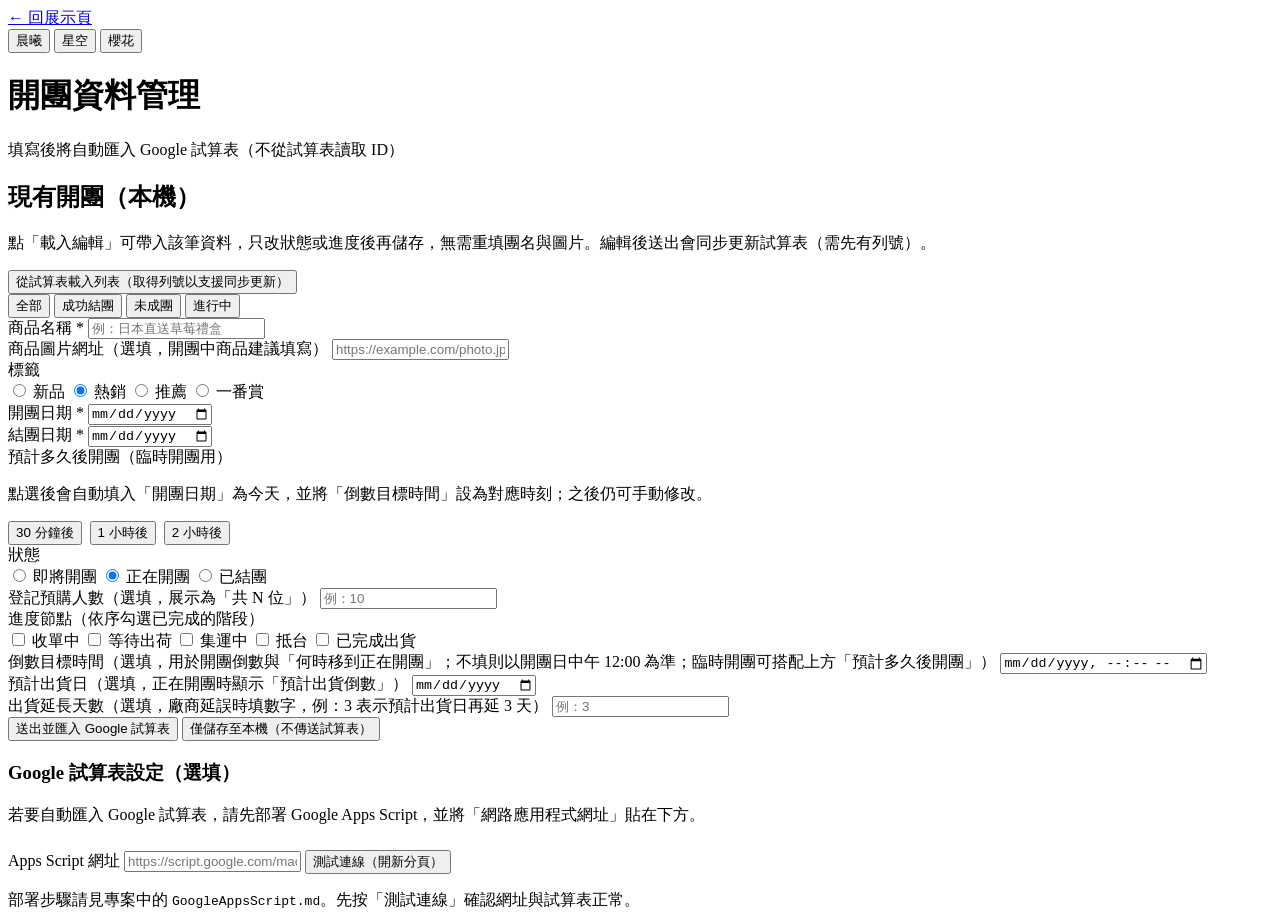
==== admin.html @ 5f86a3e8 "Add files via upload" ====
<!DOCTYPE html>
<html lang="zh-Hant">
<head>
  <meta charset="UTF-8" />
  <meta name="viewport" content="width=device-width, initial-scale=1.0" />
  <base href="https://maaru-jp.github.io/Countdown/" />
  <title>開團管理後台</title>
  <link rel="preconnect" href="https://fonts.googleapis.com" />
  <link rel="preconnect" href="https://fonts.gstatic.com" crossorigin />
  <link href="https://fonts.googleapis.com/css2?family=Noto+Sans+TC:wght@400;500;700&family=Outfit:wght@400;600&display=swap" rel="stylesheet" />
  <link rel="stylesheet" href="https://maaru-jp.github.io/Countdown/css/styles.css" />
  <link rel="stylesheet" href="https://maaru-jp.github.io/Countdown/css/admin.css" />
</head>
<body>
  <div class="theme-bg admin-bg" aria-hidden="true"></div>

  <header class="header">
    <a href="index.html" class="admin-link">← 回展示頁</a>
    <div class="theme-switcher">
      <button type="button" class="theme-btn active" data-theme="dawn">晨曦</button>
      <button type="button" class="theme-btn" data-theme="night">星空</button>
      <button type="button" class="theme-btn" data-theme="sakura">櫻花</button>
    </div>
  </header>

  <main class="admin-main">
    <h1 class="admin-title">開團資料管理</h1>
    <p class="admin-desc">填寫後將自動匯入 Google 試算表（不從試算表讀取 ID）</p>

    <section class="existing-list-section" id="existingListSection">
      <h2 class="existing-list-title">現有開團（本機）</h2>
      <p class="existing-list-desc">點「載入編輯」可帶入該筆資料，只改狀態或進度後再儲存，無需重填團名與圖片。編輯後送出會同步更新試算表（需先有列號）。</p>
      <button type="button" class="btn btn-secondary" id="loadFromSheetBtn" onclick="if(window.loadFromSheet){window.loadFromSheet();} return false;">從試算表載入列表（取得列號以支援同步更新）</button>
      <div class="existing-list-filters" id="existingListFilters" role="group" aria-label="篩選本機列表">
        <button type="button" class="btn btn-secondary btn-sm existing-filter-btn active" data-filter="all">全部</button>
        <button type="button" class="btn btn-secondary btn-sm existing-filter-btn" data-filter="success-ended">成功結團</button>
        <button type="button" class="btn btn-secondary btn-sm existing-filter-btn" data-filter="failed-ended">未成團</button>
        <button type="button" class="btn btn-secondary btn-sm existing-filter-btn" data-filter="active">進行中</button>
      </div>
      <div class="existing-list-box" id="existingListBox"></div>
      <input type="hidden" id="editingId" name="editingId" value="" />
      <button type="button" class="btn btn-secondary" id="clearEditBtn" style="display:none;">取消編輯，改為新增一筆</button>
    </section>

    <form id="groupForm" class="admin-form">
      <div class="form-row">
        <label for="title">商品名稱 <span class="required">*</span></label>
        <input type="text" id="title" name="title" required placeholder="例：日本直送草莓禮盒" />
      </div>

      <div class="form-row">
        <label for="imageUrl">商品圖片網址（選填，開團中商品建議填寫）</label>
        <input type="url" id="imageUrl" name="imageUrl" placeholder="https://example.com/photo.jpg" />
      </div>

      <div class="form-row">
        <label>標籤</label>
        <div class="radio-group">
          <label class="radio-label"><input type="radio" name="badge" value="new" /> 新品</label>
          <label class="radio-label"><input type="radio" name="badge" value="hot" checked /> 熱銷</label>
          <label class="radio-label"><input type="radio" name="badge" value="recommend" /> 推薦</label>
          <label class="radio-label"><input type="radio" name="badge" value="ichibansho" /> 一番賞</label>
        </div>
      </div>

      <div class="form-row two-col">
        <div>
          <label for="startDate">開團日期 <span class="required">*</span></label>
          <input type="date" id="startDate" name="startDate" required />
        </div>
        <div>
          <label for="endDate">結團日期 <span class="required">*</span></label>
          <input type="date" id="endDate" name="endDate" required />
        </div>
      </div>

      <div class="form-row">
        <label>預計多久後開團（臨時開團用）</label>
        <p class="hint">點選後會自動填入「開團日期」為今天，並將「倒數目標時間」設為對應時刻；之後仍可手動修改。</p>
        <div class="quick-open-btns" style="display:flex;flex-wrap:wrap;gap:0.5rem;margin-top:0.25rem;">
          <button type="button" class="btn btn-secondary btn-sm" data-minutes="30">30 分鐘後</button>
          <button type="button" class="btn btn-secondary btn-sm" data-minutes="60">1 小時後</button>
          <button type="button" class="btn btn-secondary btn-sm" data-minutes="120">2 小時後</button>
        </div>
      </div>

      <div class="form-row">
        <label>狀態</label>
        <div class="radio-group">
          <label class="radio-label"><input type="radio" name="status" value="upcoming" /> 即將開團</label>
          <label class="radio-label"><input type="radio" name="status" value="ongoing" checked /> 正在開團</label>
          <label class="radio-label"><input type="radio" name="status" value="ended" /> 已結團</label>
        </div>
      </div>

      <div class="form-row" id="openResultRow" hidden>
        <label>開團結果（已結團時填寫）</label>
        <div class="radio-group">
          <label class="radio-label"><input type="radio" name="openResult" value="success" checked /> 成功開團</label>
          <label class="radio-label"><input type="radio" name="openResult" value="failed" /> 未成團</label>
        </div>
        <p class="hint">成功開團：有收單、需追蹤進度／出貨。未成團：開團未成功結束。</p>
      </div>

      <div class="form-row">
        <label for="registeredCount">登記預購人數（選填，展示為「共 N 位」）</label>
        <input type="number" id="registeredCount" name="registeredCount" min="0" step="1" placeholder="例：10" />
      </div>

      <div class="form-row">
        <label>進度節點（依序勾選已完成的階段）</label>
        <div class="progress-edit">
          <label class="check-label"><input type="checkbox" name="p1" data-name="收單中" /> 收單中</label>
          <label class="check-label"><input type="checkbox" name="p2" data-name="等待出荷" /> 等待出荷</label>
          <label class="check-label"><input type="checkbox" name="p3" data-name="集運中" /> 集運中</label>
          <label class="check-label"><input type="checkbox" name="p4" data-name="抵台" /> 抵台</label>
          <label class="check-label"><input type="checkbox" name="p5" data-name="已完成出貨" /> 已完成出貨</label>
        </div>
      </div>

      <div class="form-row">
        <label for="countdownTo">倒數目標時間（選填，用於開團倒數與「何時移到正在開團」；不填則以開團日中午 12:00 為準；臨時開團可搭配上方「預計多久後開團」）</label>
        <input type="datetime-local" id="countdownTo" name="countdownTo" />
      </div>

      <div class="form-row">
        <label for="expectedShipDate">預計出貨日（選填，正在開團時顯示「預計出貨倒數」）</label>
        <input type="date" id="expectedShipDate" name="expectedShipDate" />
      </div>

      <div class="form-row">
        <label for="shipDelayDays">出貨延長天數（選填，廠商延誤時填數字，例：3 表示預計出貨日再延 3 天）</label>
        <input type="number" id="shipDelayDays" name="shipDelayDays" min="0" step="1" placeholder="例：3" />
      </div>

      <div class="form-row form-actions">
        <button type="submit" class="btn btn-primary" id="submitBtn">送出並匯入 Google 試算表</button>
        <button type="button" class="btn btn-secondary" id="saveLocalBtn">僅儲存至本機（不傳送試算表）</button>
      </div>
    </form>

    <div class="config-box" id="configBox">
      <h3>Google 試算表設定（選填）</h3>
      <p>若要自動匯入 Google 試算表，請先部署 Google Apps Script，並將「網路應用程式網址」貼在下方。</p>
      <label for="scriptUrl">Apps Script 網址</label>
      <input type="url" id="scriptUrl" placeholder="https://script.google.com/macros/s/AKfycbwWhXRlPZdIRxoqvMM5YjV2T3LQpQyvPNfEw224VChETr5c8ASEZOR6pA6zoMO5BGky/exec" />
      <button type="button" class="btn btn-secondary" id="testScriptBtn" style="margin-top:0.5rem;">測試連線（開新分頁）</button>
      <p class="hint">部署步驟請見專案中的 <code>GoogleAppsScript.md</code>。先按「測試連線」確認網址與試算表正常。</p>
    </div>

    <div class="message" id="message" role="status" aria-live="polite"></div>
  </main>

  <script src="js/admin.js"></script>
</body>
</html>
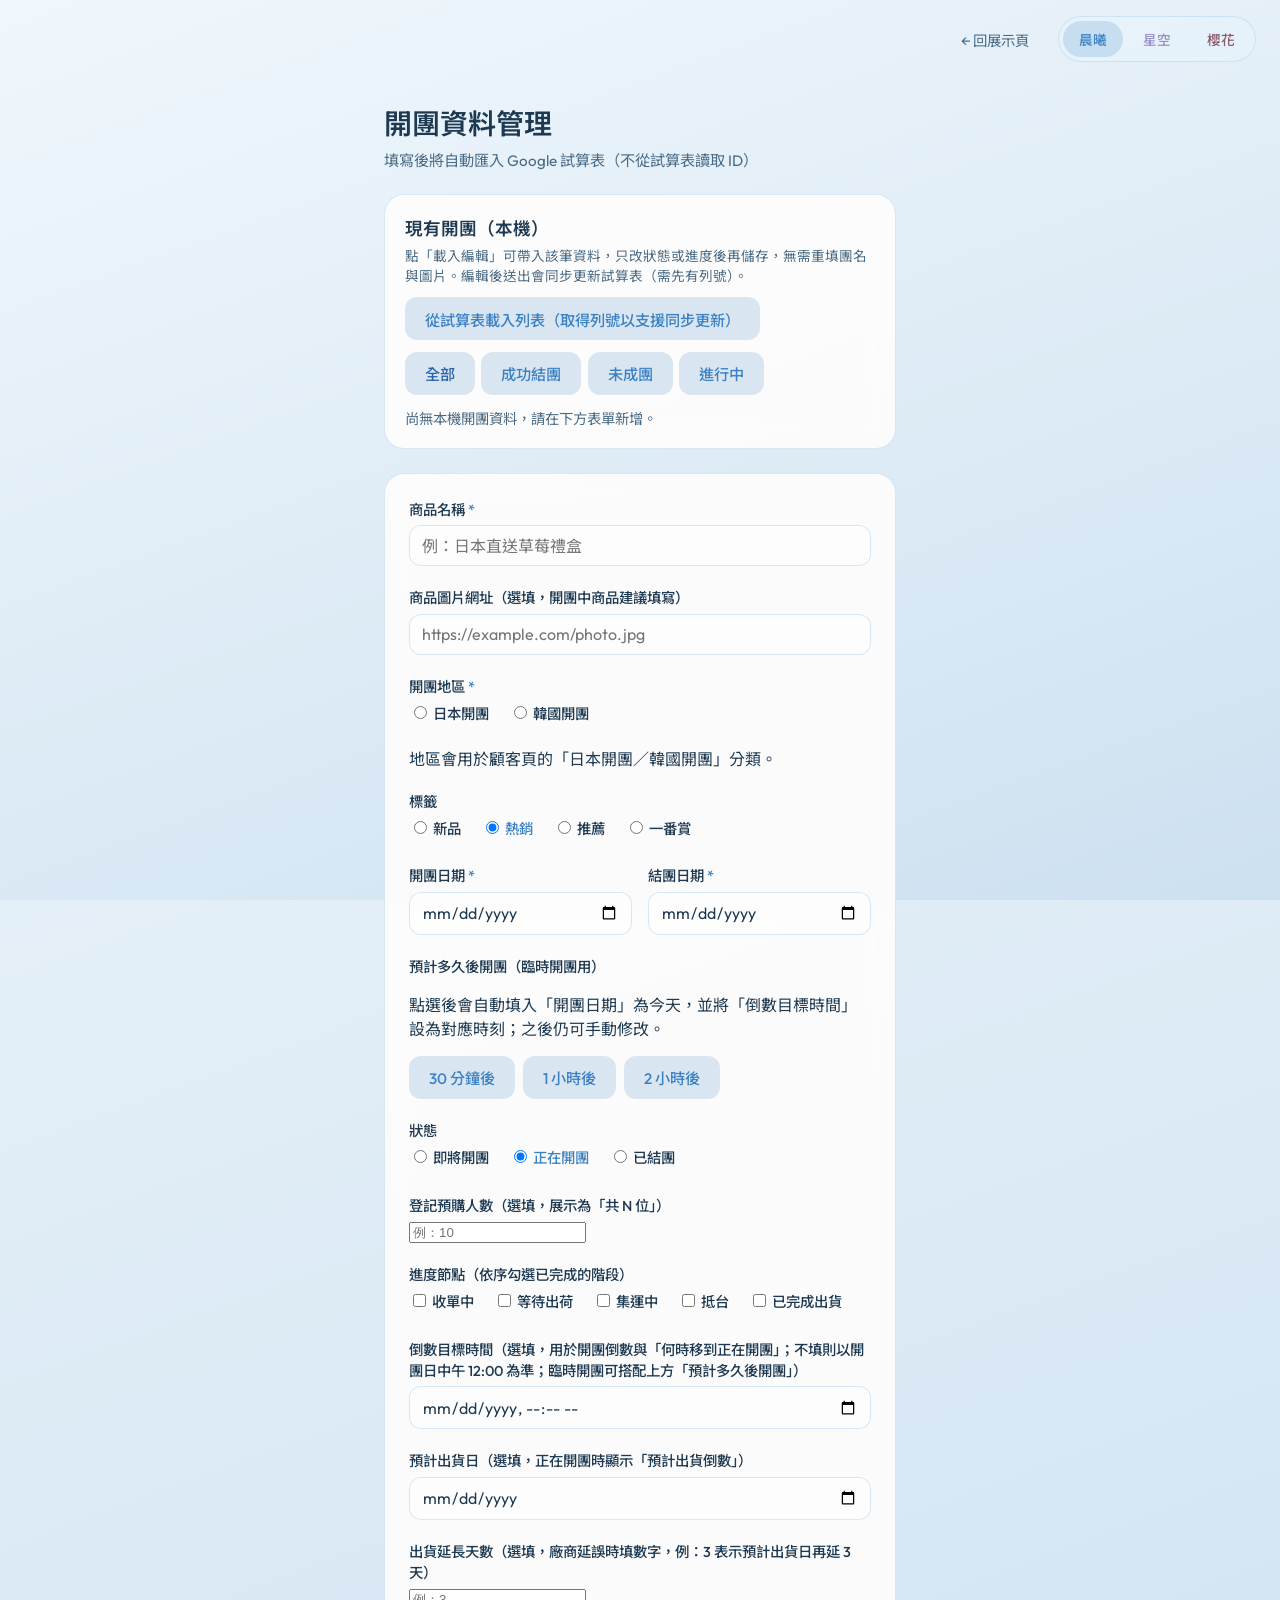
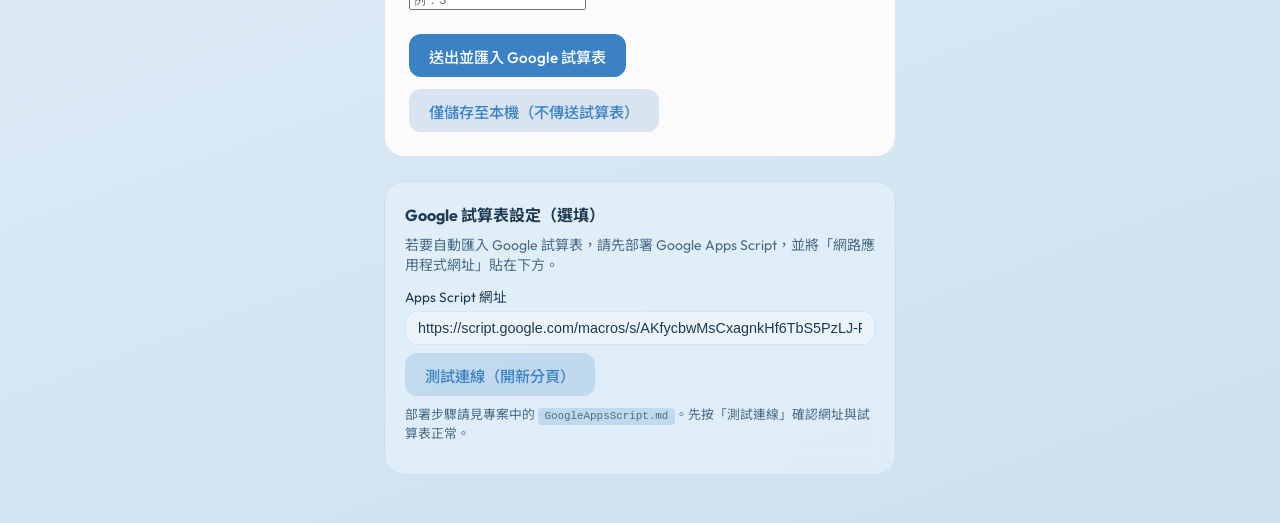
==== commit 7620aaab: "Add files via upload" ====
--- a/admin.html
+++ b/admin.html
@@ -51,6 +51,15 @@
       <div class="form-row">
         <label for="imageUrl">商品圖片網址（選填，開團中商品建議填寫）</label>
         <input type="url" id="imageUrl" name="imageUrl" placeholder="https://example.com/photo.jpg" />
+      </div>
+
+      <div class="form-row">
+        <label>開團地區 <span class="required">*</span></label>
+        <div class="radio-group">
+          <label class="radio-label"><input type="radio" name="region" value="jp" required /> 日本開團</label>
+          <label class="radio-label"><input type="radio" name="region" value="kr" required /> 韓國開團</label>
+        </div>
+        <p class="hint">地區會用於顧客頁的「日本開團／韓國開團」分類。</p>
       </div>
 
       <div class="form-row">
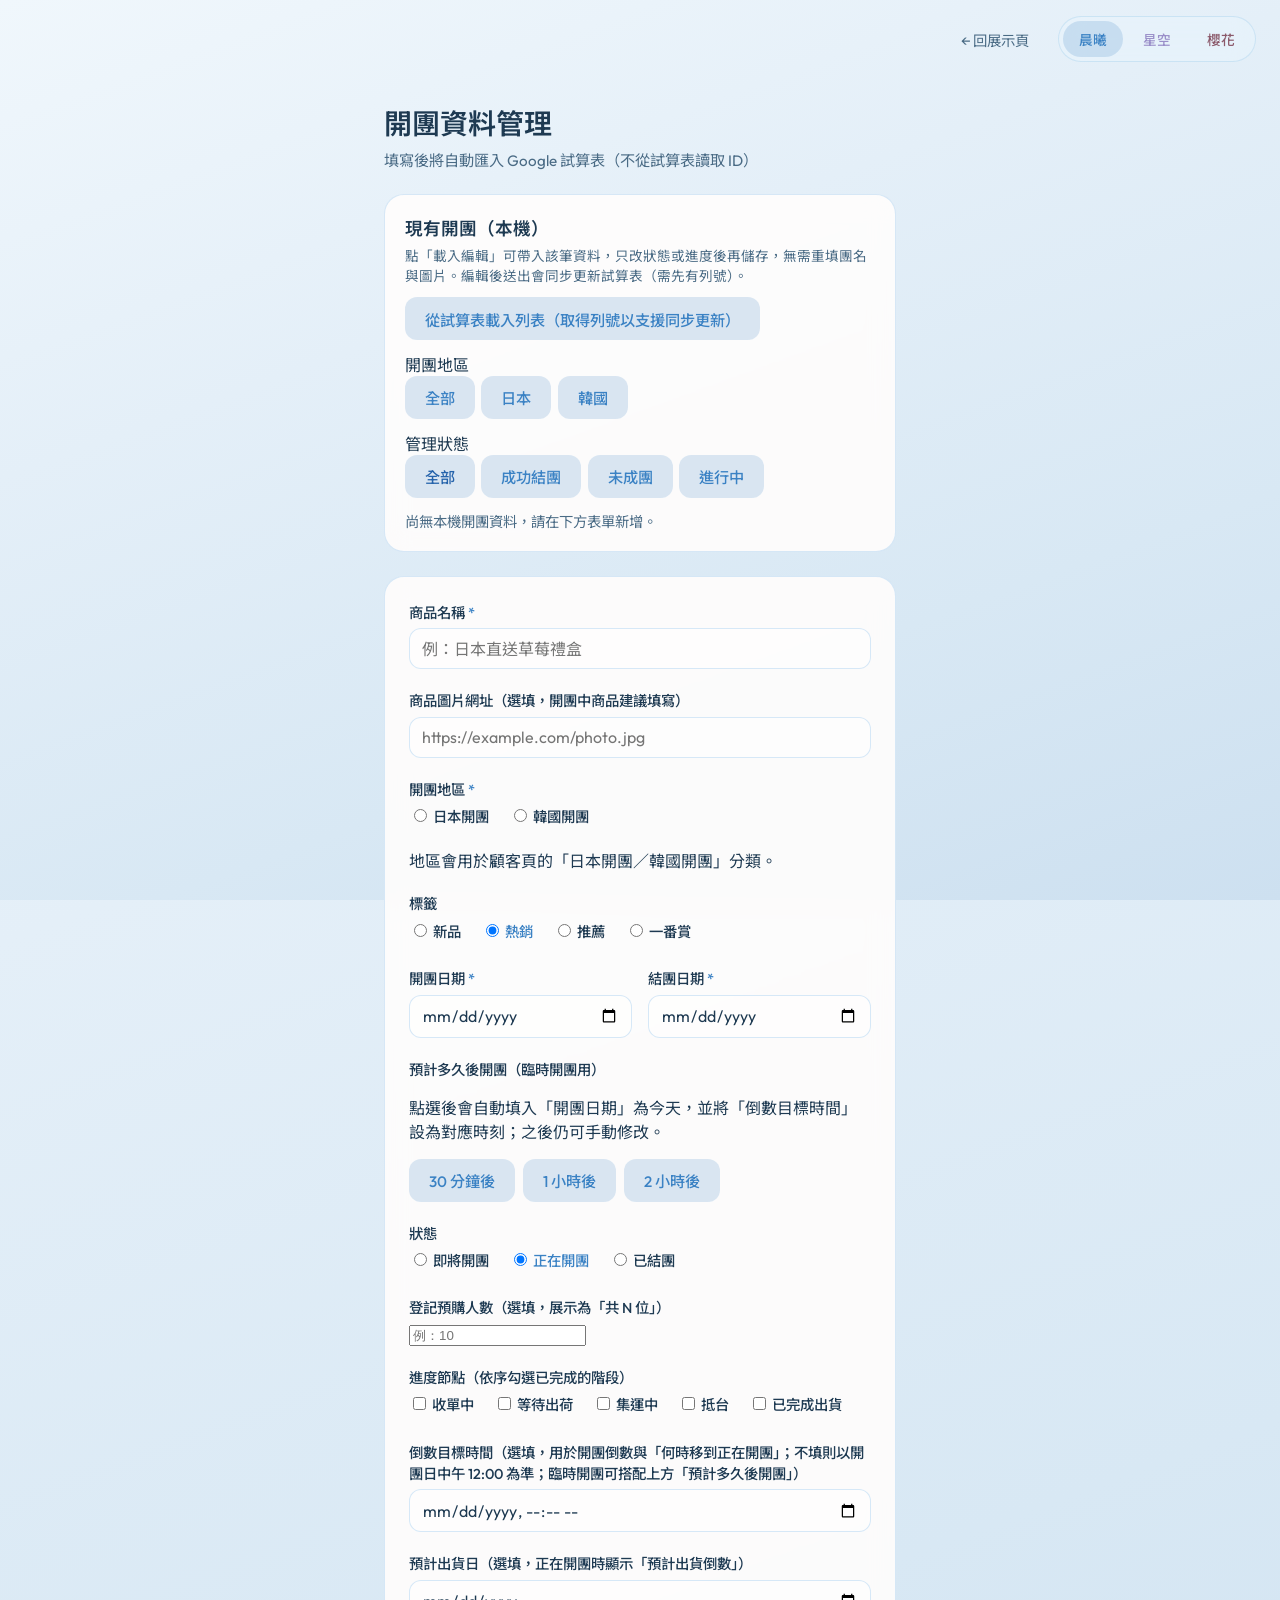
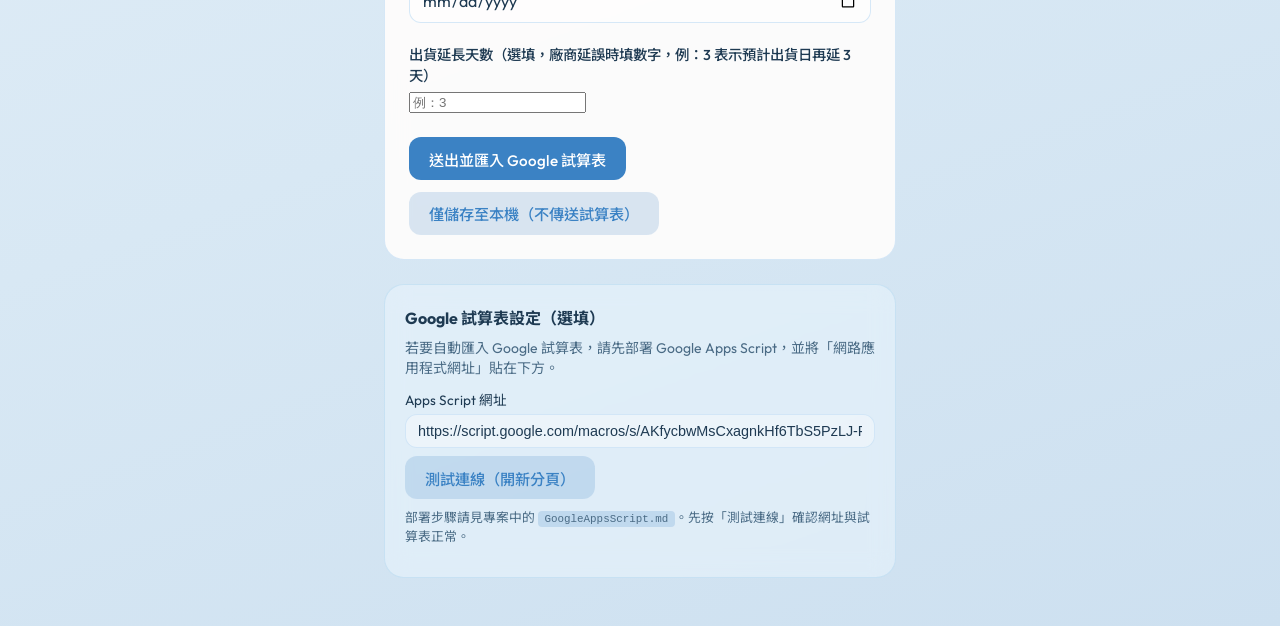
==== commit ec659aab: "Add files via upload" ====
--- a/admin.html
+++ b/admin.html
@@ -31,6 +31,13 @@
       <h2 class="existing-list-title">現有開團（本機）</h2>
       <p class="existing-list-desc">點「載入編輯」可帶入該筆資料，只改狀態或進度後再儲存，無需重填團名與圖片。編輯後送出會同步更新試算表（需先有列號）。</p>
       <button type="button" class="btn btn-secondary" id="loadFromSheetBtn" onclick="if(window.loadFromSheet){window.loadFromSheet();} return false;">從試算表載入列表（取得列號以支援同步更新）</button>
+      <div class="existing-filter-label">開團地區</div>
+      <div class="existing-list-filters existing-region-filters" role="group" aria-label="篩選開團地區">
+        <button type="button" class="btn btn-secondary btn-sm existing-region-filter-btn active" data-region-filter="all">全部</button>
+        <button type="button" class="btn btn-secondary btn-sm existing-region-filter-btn" data-region-filter="jp">日本</button>
+        <button type="button" class="btn btn-secondary btn-sm existing-region-filter-btn" data-region-filter="kr">韓國</button>
+      </div>
+      <div class="existing-filter-label">管理狀態</div>
       <div class="existing-list-filters" id="existingListFilters" role="group" aria-label="篩選本機列表">
         <button type="button" class="btn btn-secondary btn-sm existing-filter-btn active" data-filter="all">全部</button>
         <button type="button" class="btn btn-secondary btn-sm existing-filter-btn" data-filter="success-ended">成功結團</button>
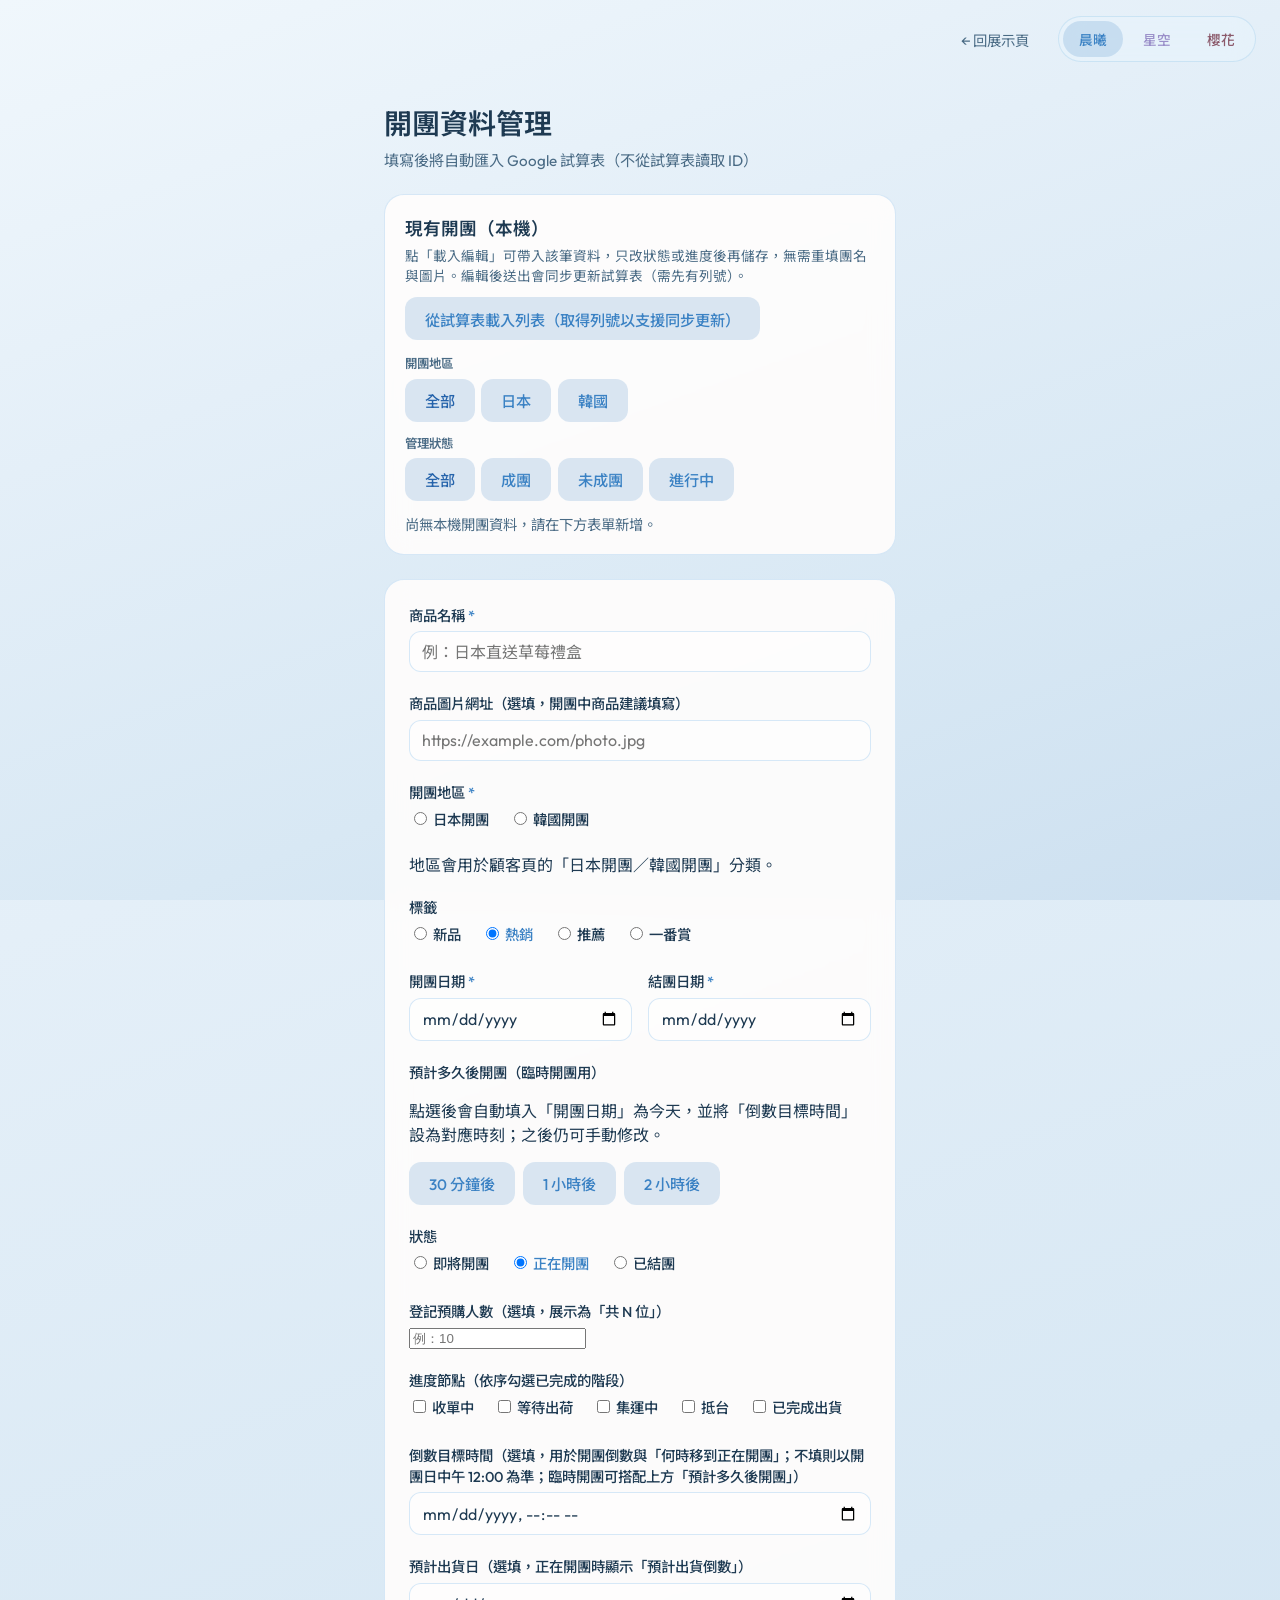
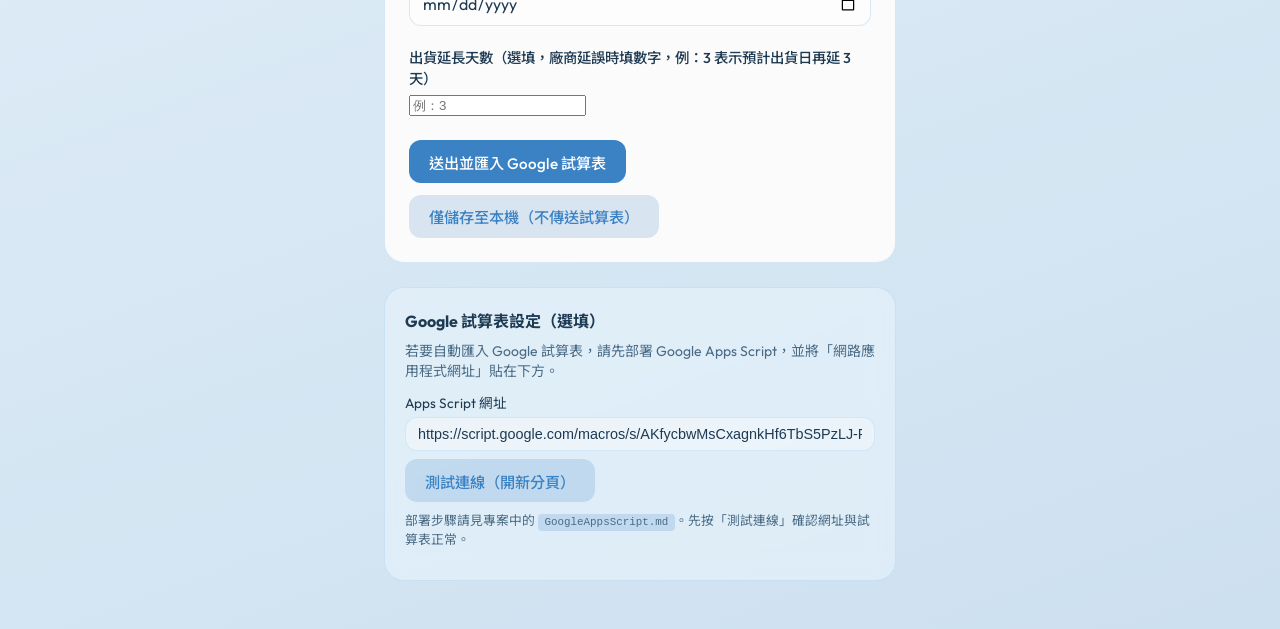
==== commit 2c5a8f76: "Add files via upload" ====
--- a/admin.html
+++ b/admin.html
@@ -40,7 +40,7 @@
       <div class="existing-filter-label">管理狀態</div>
       <div class="existing-list-filters" id="existingListFilters" role="group" aria-label="篩選本機列表">
         <button type="button" class="btn btn-secondary btn-sm existing-filter-btn active" data-filter="all">全部</button>
-        <button type="button" class="btn btn-secondary btn-sm existing-filter-btn" data-filter="success-ended">成功結團</button>
+        <button type="button" class="btn btn-secondary btn-sm existing-filter-btn" data-filter="success-ended">成團</button>
         <button type="button" class="btn btn-secondary btn-sm existing-filter-btn" data-filter="failed-ended">未成團</button>
         <button type="button" class="btn btn-secondary btn-sm existing-filter-btn" data-filter="active">進行中</button>
       </div>
@@ -112,10 +112,10 @@
       <div class="form-row" id="openResultRow" hidden>
         <label>開團結果（已結團時填寫）</label>
         <div class="radio-group">
-          <label class="radio-label"><input type="radio" name="openResult" value="success" checked /> 成功開團</label>
+          <label class="radio-label"><input type="radio" name="openResult" value="success" checked /> 成團</label>
           <label class="radio-label"><input type="radio" name="openResult" value="failed" /> 未成團</label>
         </div>
-        <p class="hint">成功開團：有收單、需追蹤進度／出貨。未成團：開團未成功結束。</p>
+        <p class="hint">成團：有收單、需追蹤進度／出貨。未成團：開團未成功結束。</p>
       </div>
 
       <div class="form-row">
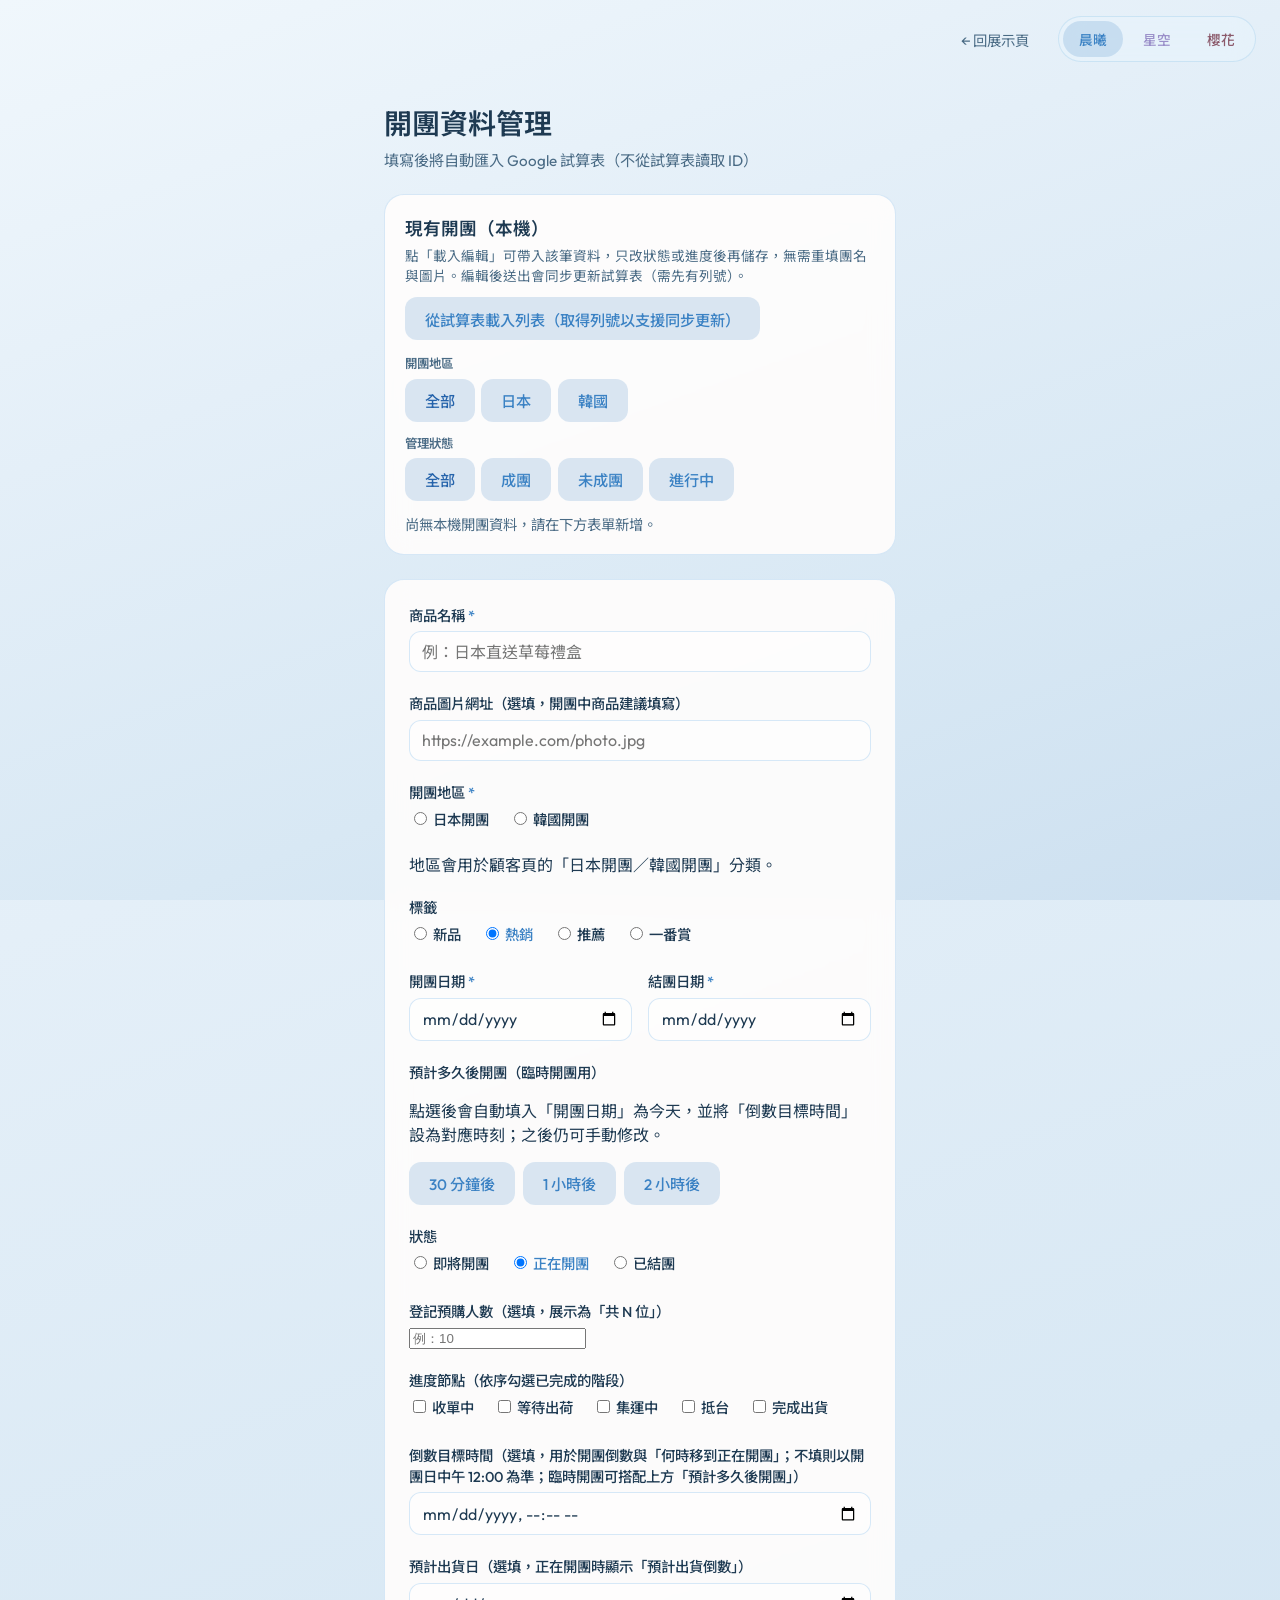
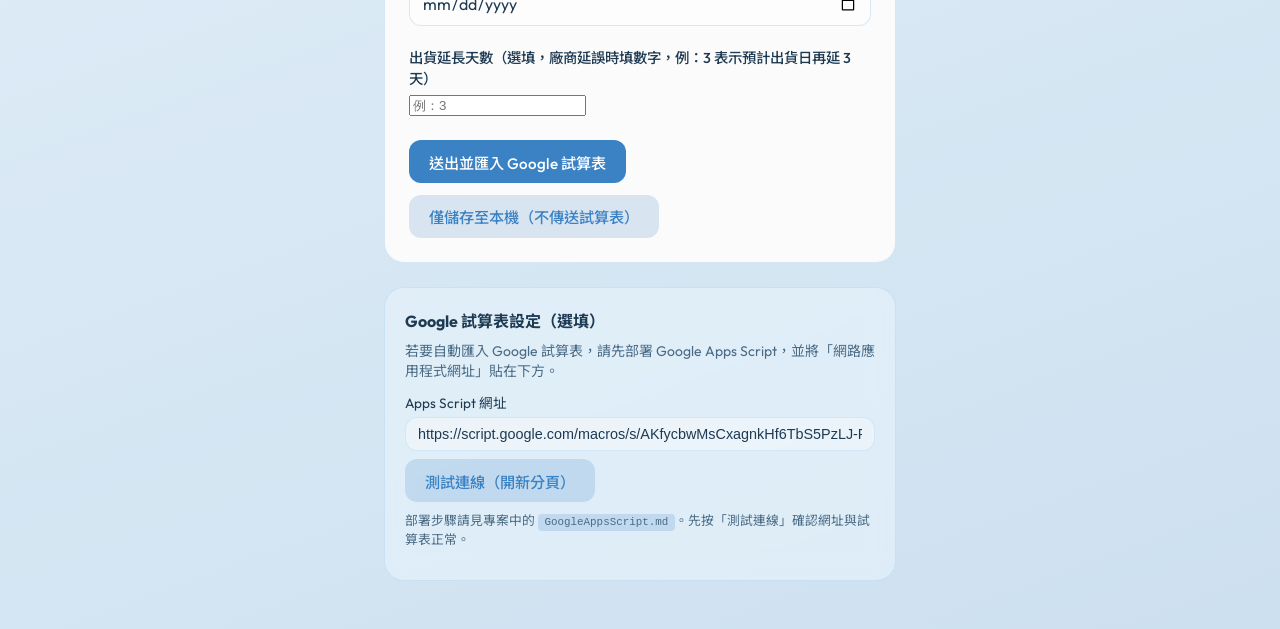
==== commit 3723be70: "Update admin.html" ====
--- a/admin.html
+++ b/admin.html
@@ -130,7 +130,7 @@
           <label class="check-label"><input type="checkbox" name="p2" data-name="等待出荷" /> 等待出荷</label>
           <label class="check-label"><input type="checkbox" name="p3" data-name="集運中" /> 集運中</label>
           <label class="check-label"><input type="checkbox" name="p4" data-name="抵台" /> 抵台</label>
-          <label class="check-label"><input type="checkbox" name="p5" data-name="已完成出貨" /> 已完成出貨</label>
+          <label class="check-label"><input type="checkbox" name="p5" data-name="完成出貨" /> 完成出貨</label>
         </div>
       </div>
 
